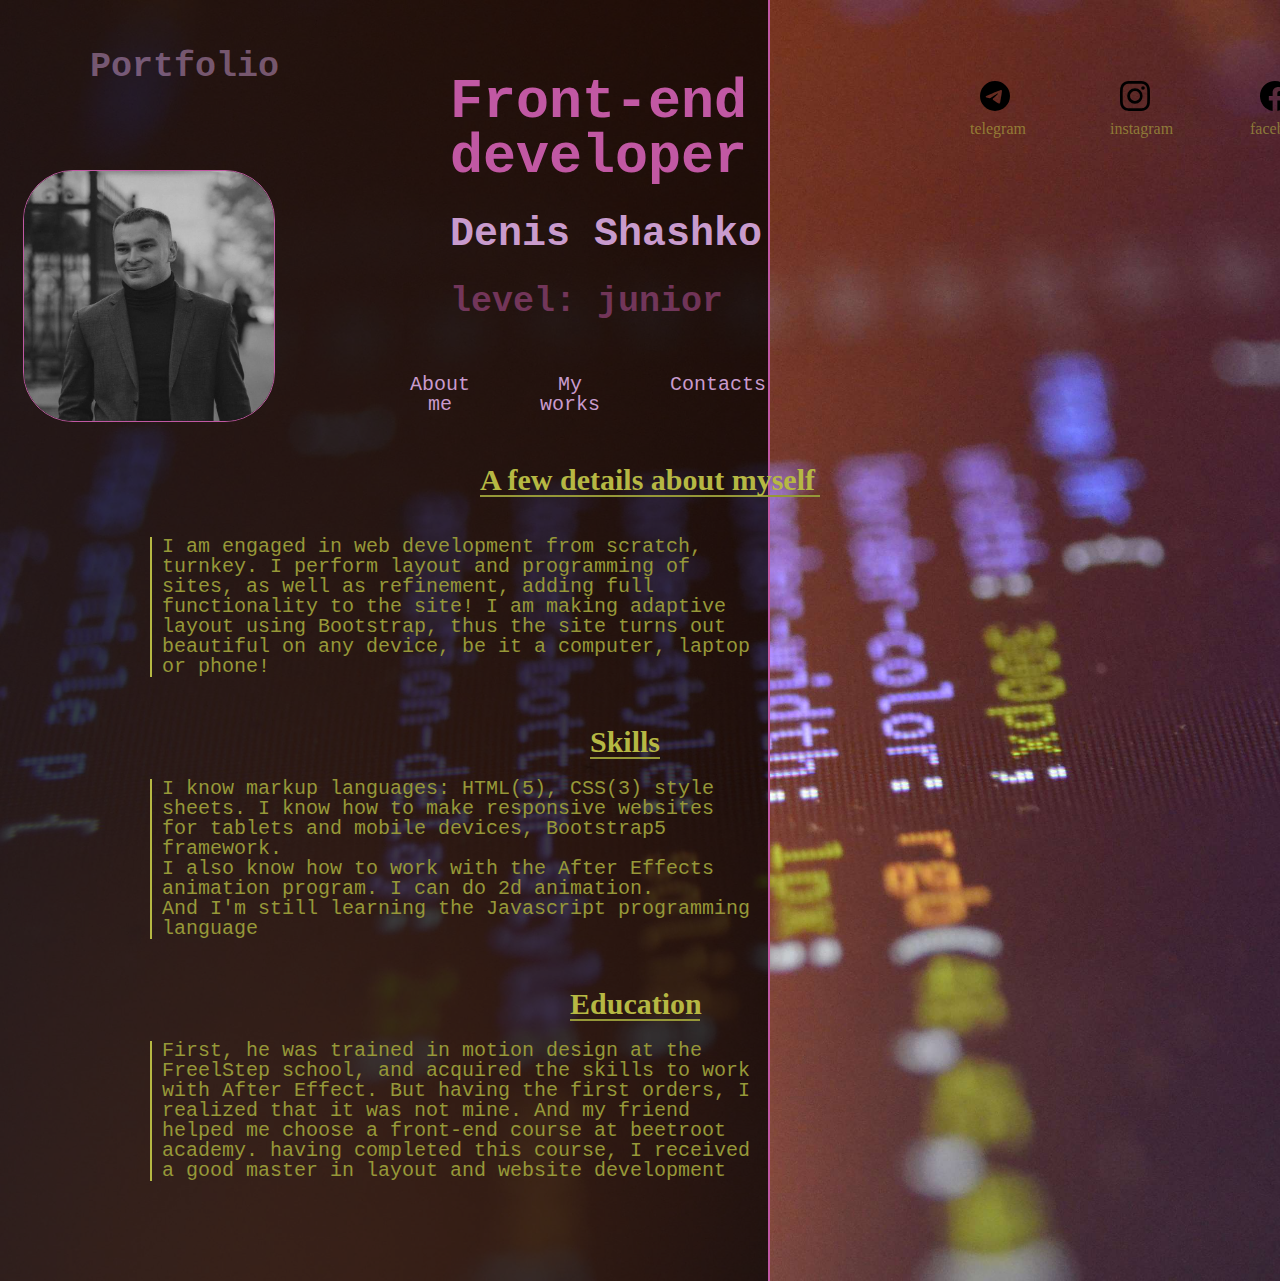
==== hw_1/index.html @ a2d40ae5 "added index and new folder" ====
<!DOCTYPE html>
<html lang="en">
<head>
    <meta charset="UTF-8">
    <meta name="viewport" content="width=device-width, initial-scale=1.0">
    <link rel="stylesheet" href="/hw_1/style.css">
    <link rel="stylesheet" href="/hw_1/reset.css">
    <title>HW_1</title>
</head>
<body>
    <div class="bg-images">
    <div class="bg-color">
    <header>
        <div class="name-logo"><h1>Portfolio</h1></div>
        <div class="name-site"><h2>Front-end developer</h2></div>
        <div class="name-autor"><h2>Denis Shashko </h2></div>
        <div class="name-autor-p"><h2> level: junior </h2></div>
        
            <div class="photo">
            <img class="photo-autor" src="/hw_1/images/photo_autor.jpg" alt=" photo" srcset="" width="250px" height="250px" >
            <nav>
        <ul class="items">
             <li class="item-1"><a href="#" class="a">About me</a></li>
             <li class="item-2"><a href="#" class="a">My works</a></li>
             <li class="item-3"><a href="#" class="a"> Contacts</a></li>
        </ul>
                
                
                
            </nav>

        </div>

    </header>
    <main>
        <div class="info">
            <div class="about-me">
                <div class="main-text-about">
                    <h2 class="name-about-me" >A few details about myself</h2>
                    <p class="text-about">I am engaged in web development from scratch, turnkey.
                        I perform layout and programming of sites, as well as refinement, adding full functionality to the site! I am making adaptive layout using Bootstrap,
                        thus the site turns out beautiful on any device, be it a computer, laptop or phone!</p>
                    <h2 class="name-about-skill" >Skills</h2>
                    <p class="text-about-skills">I know markup languages: HTML(5), CSS(3) style sheets.
                        I know how to make responsive websites for tablets and mobile devices, Bootstrap5 framework. <br> I also know how to work with the After Effects animation program. I can do 2d animation. <br>And I'm still learning the Javascript programming language</p>
                        <h2 class="name-about-ed" >Education</h2>
                        <p class="text-about-ed">First, he was trained in motion design at the FreelStep school, and acquired the skills to work with After Effect. But having the first orders, I realized that it was not mine. And my friend helped me choose a front-end course at beetroot academy.
                            having completed this course, I received a good master in layout and website development</p>
                </div>
                
            </div>
        
            

        </div>
        <div class="social_media">
            <div class="icons">
                <div class="icons-ul">
                    <a class="b" href="#"><img class="b-a" src="/hw_1/images/telegram.svg" alt="telegram"> telegram </a>
                    <a class="b" href="#"><img class="b-a" src="/hw_1/images/instagram.svg" alt="instagram"> instagram </a>
                    <a class="b" href="#"><img class="b-a" src="/hw_1/images/facebook.svg" alt="facebook"> facebook</a>
                </div>
            </div>
            <div class="youtube">
                <a href=""></a>
            </div>

        </div>

    </main>
    <footer>

    </footer>
    </div>
    </div>
</body>
</html>
---- hw_1/style.css ----
*{
    margin: 0;
    padding: 0;
}
 
.bg-images{
    background-image: url(/hw_1/images/bg.jpg);
    height: auto;

    width: 100%;
    background-size: cover;
}
.bg-color{
    background-color: rgba(0, 0, 0, 0.741);
    height: auto;
    background-size: 50%;
    width: 60%;
    border-right: 2px solid rgb(193, 88, 163);
   
}
.name-logo{
    margin-left: 90px;
    padding-top: 50px;
    color: rgba(201, 155, 205, 0.51);
    font-size: 35px;
   font-family: monospace; 
}
.photo{
    text-align: center;
    margin-top: -150px;
    margin-left: 330px;
    
    .photo-autor{
        border: 1px solid rgb(193, 88, 163);
        border-radius: 50px;
        margin-left: -800px;
        
       

    }
    
   
}
.name-site{
    margin-left: 450px;
    margin-top: -10px;
    
    color: rgb(193, 88, 163);
    font-size: 55px;
   font-family: monospace;
    
}
.name-autor{
    margin-left: 450px;
    margin-top: 30px;
    font-size: 40px;
    color: rgb(201, 155, 205);
    font-family: monospace;
    
}
.name-autor-p{
    margin-left: 450px;
    margin-top: 30px;
    font-size: 35px;
    color: rgba(193, 88, 163, 0.505);
    font-family: monospace;
    
    
}
.li {
    text-decoration: none;
  }
.items{
    display: flex;
    margin-top: -50px;
    margin-left: 70px;
    

    .item-1, .item-2, .item-3{
        
        padding-right: 60px;
        
        font-size: 20px;
        font-family: monospace;
        margin-left: 10px ;

        
    }
    
}

.a.a{
    text-decoration: none;
    color: rgb(201, 155, 205);
}
.a:hover{
    color: rgb(193, 88, 163);
}
.name-about-me {
    width: 340px;
    font-size: 30px;
    margin-left: 480px;
    margin-top: 50px;
    color: rgb(182, 184, 67);
    border-bottom: 2px solid rgb(150, 152, 56);
}
.text-about {
    width: 600px;
    color:  rgb(150, 152, 56) ;
    font-size: 20px;
    font-family: monospace;
    margin-left:150px;
    margin-top: 40px;
    border-left: 2px solid rgb(182, 184, 67);
    padding-left: 10px;

}
.name-about-skill{
    width: 70px;
    font-size: 30px;
    margin-left: 590px;
    margin-top: 50px;
    color: rgb(182, 184, 67);
    border-bottom: 2px solid rgb(150, 152, 56);
    
}
.text-about-skills{
    width: 600px;
    color:  rgb(150, 152, 56) ;
    font-size: 20px;
    font-family: monospace;
    margin-left: 150px;
    margin-top: 20px;
    border-left: 2px solid rgb(182, 184, 67);
    padding-left: 10px;
    
}
.name-about-ed{
    width: 130px;
    font-size: 30px;
    margin-left: 570px;
    margin-top: 50px;
    color: rgb(182, 184, 67);
    border-bottom: 2px solid rgb(150, 152, 56);
}
.text-about-ed{
    width: 600px;
    color:  rgb(150, 152, 56) ;
    font-size: 20px;
    font-family: monospace;
    margin-left: 150px;
    margin-top: 20px;
    border-left: 2px solid rgb(182, 184, 67);
    padding-left: 10px;
}
.icons-ul{
    width: 200px;
    height: 100px;
    display: flex;
    margin-left: 900px;
    

}
.b{
    text-decoration: none;
    
    margin-left: 70px;
    margin-top: -1100px;
    color:rgba(182, 184, 67, 0.584);
    
}
.b-a{
    
    margin-left: 10px;
    height: 30px;
    width: 30px;
    padding-right: 30px;
    padding-bottom: 7px;
    
}
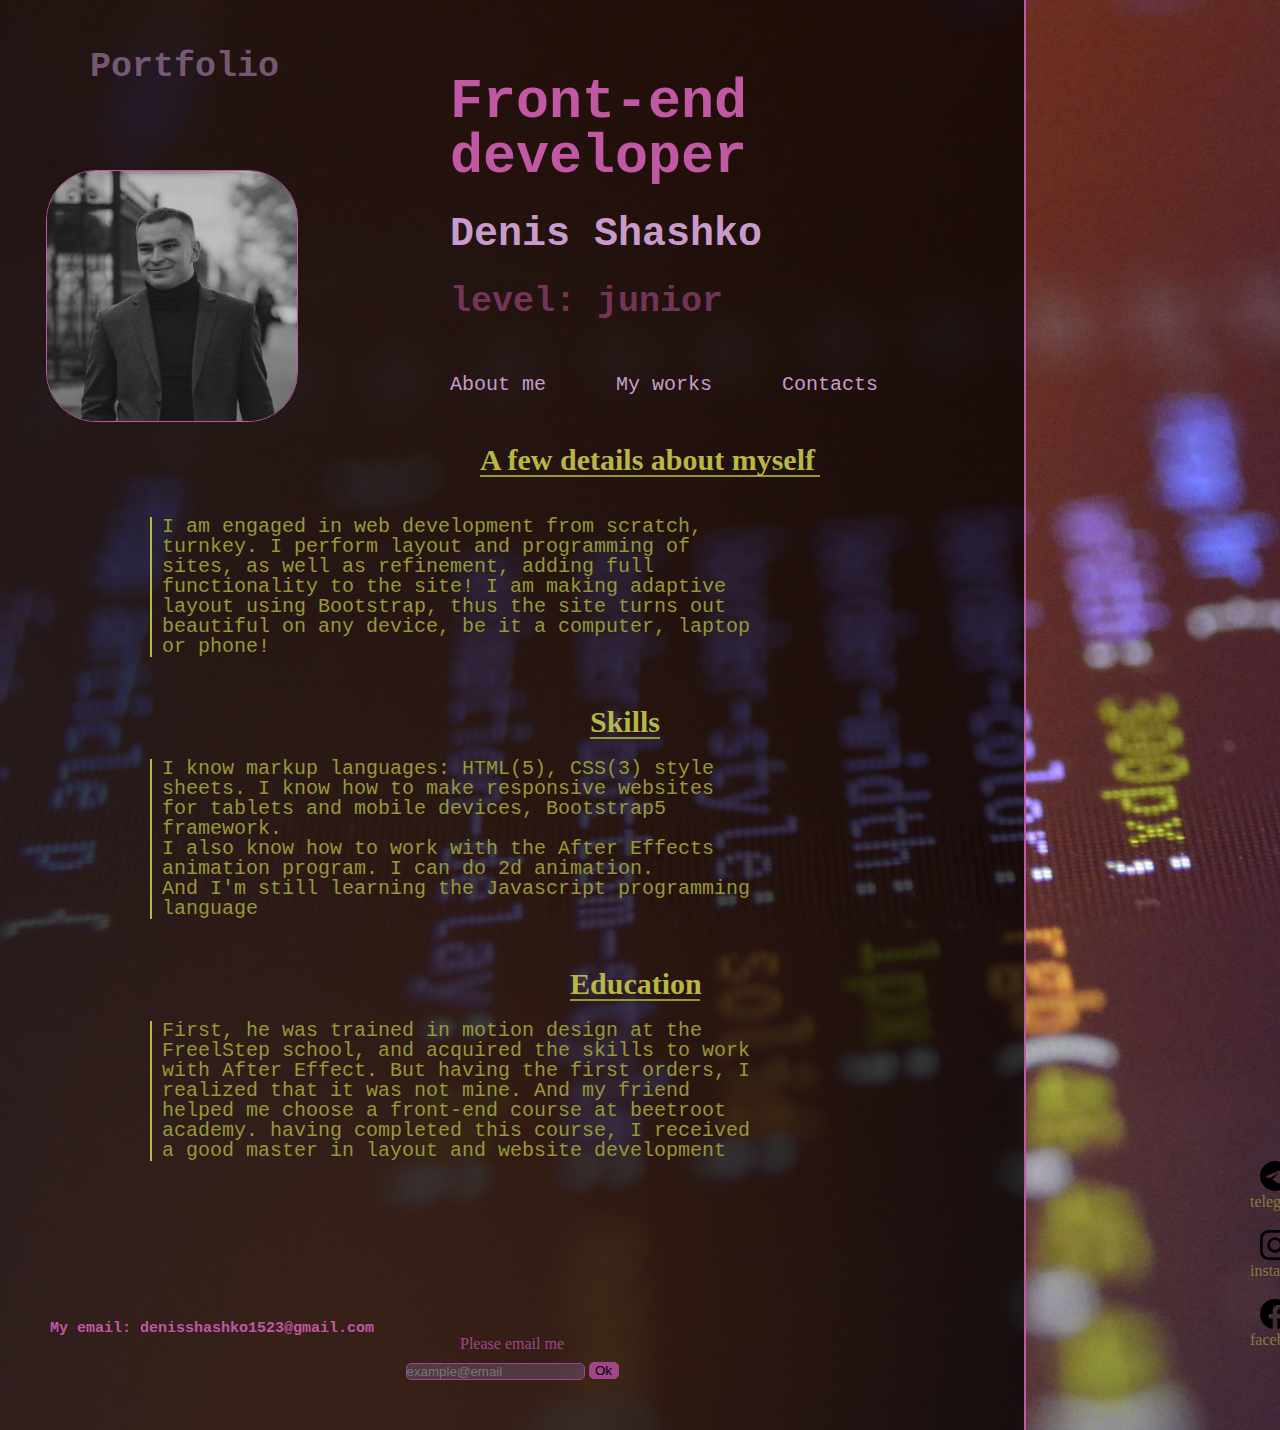
==== commit 31286bfa: "added index finish" ====
--- a/hw_1/index.html
+++ b/hw_1/index.html
@@ -53,6 +53,10 @@
             
 
         </div>
+        
+
+    </main>
+    <footer>
         <div class="social_media">
             <div class="icons">
                 <div class="icons-ul">
@@ -61,14 +65,21 @@
                     <a class="b" href="#"><img class="b-a" src="/hw_1/images/facebook.svg" alt="facebook"> facebook</a>
                 </div>
             </div>
-            <div class="youtube">
-                <a href=""></a>
-            </div>
+            
 
         </div>
-
-    </main>
-    <footer>
+        <div class="email">
+            <div class="email-me">
+                <h3>My email: denisshashko1523@gmail.com</h3>
+            </div>
+        </div>
+        <form class="form" action="/subscribe" method="post">
+            <fieldset>
+              <legend class="leg">Please email me</legend>
+              <input class="inp" type="email" name="email" placeholder="example@email">
+              <button class="btn">Ok</button>
+            </fieldset>
+          </form>
 
     </footer>
     </div>
--- a/hw_1/style.css
+++ b/hw_1/style.css
@@ -14,7 +14,7 @@
     background-color: rgba(0, 0, 0, 0.741);
     height: auto;
     background-size: 50%;
-    width: 60%;
+    width: 80%;
     border-right: 2px solid rgb(193, 88, 163);
    
 }
@@ -28,7 +28,7 @@
 .photo{
     text-align: center;
     margin-top: -150px;
-    margin-left: 330px;
+    margin-left: 120px;
     
     .photo-autor{
         border: 1px solid rgb(193, 88, 163);
@@ -73,7 +73,7 @@
 .items{
     display: flex;
     margin-top: -50px;
-    margin-left: 70px;
+    margin-left: 320px;
     
 
     .item-1, .item-2, .item-3{
@@ -157,24 +157,52 @@
     width: 200px;
     height: 100px;
     display: flex;
-    margin-left: 900px;
-    
+    margin-left: 980px;
+   padding-bottom: 120px;
+    display: flex;
+    flex-direction: column;
 
 }
 .b{
     text-decoration: none;
-    
-    margin-left: 70px;
-    margin-top: -1100px;
+    margin-left: 270px;
     color:rgba(182, 184, 67, 0.584);
-    
+    padding-bottom: 20px;
 }
 .b-a{
     
     margin-left: 10px;
     height: 30px;
     width: 30px;
-    padding-right: 30px;
-    padding-bottom: 7px;
-    
+    
+    
+    
+}
+.email-me{
+    margin-left: 50px;
+   margin-top: -60px;
+    color: rgb(193, 88, 163);
+    font-size: 15px;
+   font-family: monospace; 
+}
+    
+   
+.leg {
+    color: rgb(161, 70, 136);
+    padding-bottom: 10px;
+}
+.form{
+    text-align: center;
+    padding-bottom: 50px;
+}
+.btn{
+    width: 30px;
+  background-color: rgb(161, 70, 136); 
+  border: 1px solid rgb(161, 70, 136); 
+  border-radius: 5px;
+}
+.inp{
+    background-color: rgba(136, 103, 149, 0.36);
+    border: 1px solid rgb(161, 70, 136);
+    border-radius: 5px;
 }